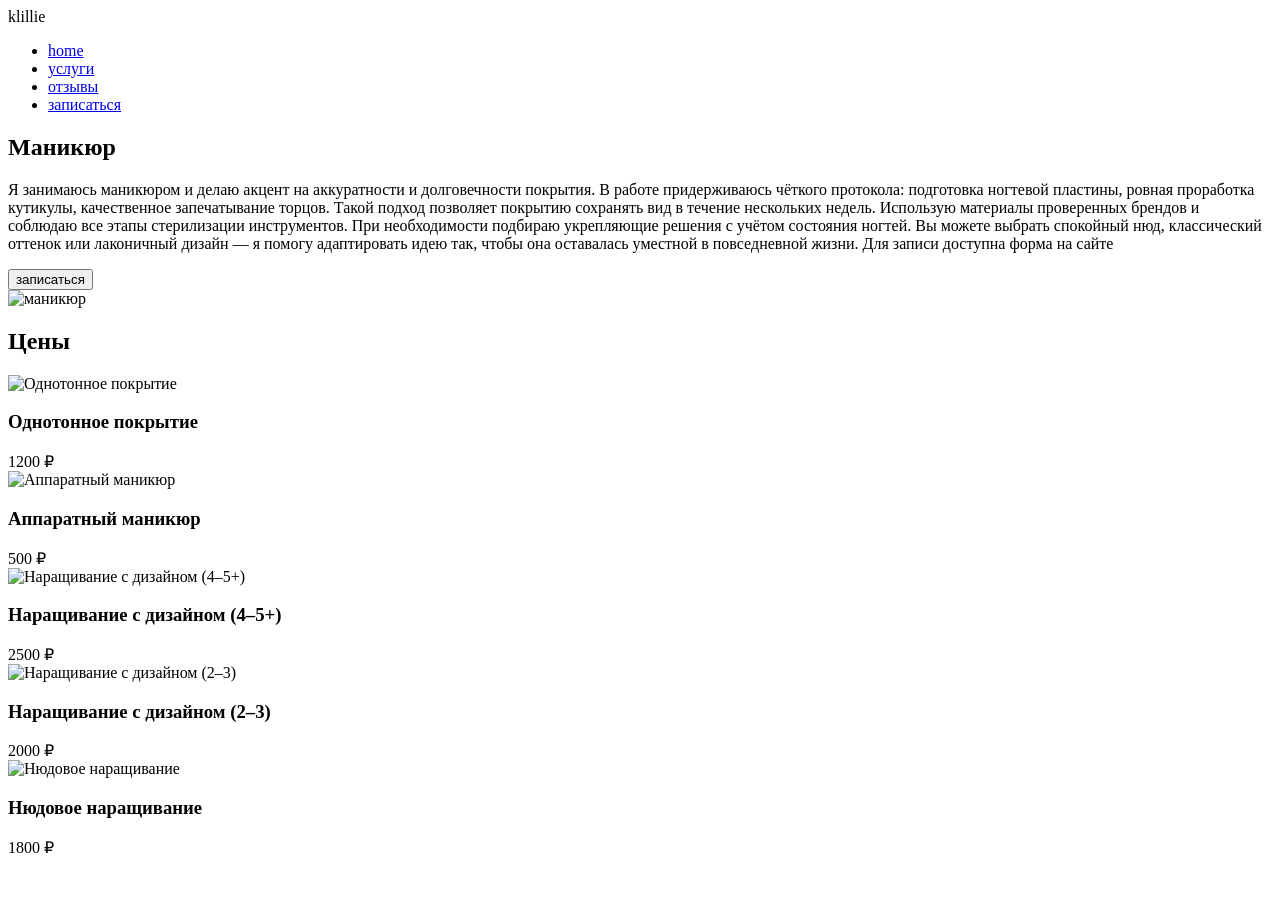
==== index.html @ 4a29d222 "Add files via upload" ====
<!DOCTYPE html>
<html lang="ru">
<head>
    <meta charset="UTF-8">
    
    <meta name="viewport" content="width=device-width, initial-scale=1.0">
    <title>klillie</title>

   
    <link rel="preconnect" href="https://fonts.googleapis.com">
    <link rel="preconnect" href="https://fonts.gstatic.com" crossorigin>
    <link href="https://fonts.googleapis.com/css2?family=Playfair+Display:ital,wght@0,400;0,700;1,400&display=swap" rel="stylesheet">

    
    <link rel="stylesheet" href="css/main.css">
</head>
<body class="page-dark-solid">
    <div class="wrapper">
        <header class="container">
            <span class="logo">klillie</span>
            <nav>
                <ul>
                    <li class="active"><a href="/">home</a></li>
                    <li><a href="#">услуги</a></li>
                    <li><a href="#">отзывы</a></li>
                    <li class="btn"><a href="contacts.html">записаться</a></li>
                </ul>
            </nav>
        </header>

        <section class="hero container">
            <div class="hero-info">
                <h2>Маникюр</h2>
                <p>Я занимаюсь маникюром и делаю акцент на аккуратности и долговечности покрытия.

В работе придерживаюсь чёткого протокола: подготовка ногтевой пластины, ровная проработка кутикулы, качественное запечатывание торцов. Такой подход позволяет покрытию сохранять вид в течение нескольких недель.

Использую материалы проверенных брендов и соблюдаю все этапы стерилизации инструментов. При необходимости подбираю укрепляющие решения с учётом состояния ногтей.

Вы можете выбрать спокойный нюд, классический оттенок или лаконичный дизайн — я помогу адаптировать идею так, чтобы она оставалась уместной в повседневной жизни.

Для записи доступна форма на сайте</p>
                <button class="btn" onclick="alert('Запись принята!')">записаться</button>
            </div>
            <img src="img/ногти.jpg" alt="маникюр">
        </section>
        <section class="prices container">
            <h2>Цены</h2>

            <div class="price-grid">
                <div class="price-card">
                    <img src="/img/однотонное покрытие.jpg" alt="Однотонное покрытие">
                    <div class="card-content">
                        <h3>Однотонное покрытие</h3>
                        <span class="price">1200 ₽</span>
                    </div>
                </div>

                <div class="price-card">
                    <img src="/img/аппаратныйц моникюр.jpg" alt="Аппаратный маникюр">
                    <div class="card-content">
                        <h3>Аппаратный маникюр</h3>
                        <span class="price">500 ₽</span>
                    </div>
                </div>

                <div class="price-card">
                    <img src="/img/наращивание длиное.jpg" alt="Наращивание с дизайном (4–5+)">
                    <div class="card-content">
                        <h3>Наращивание с дизайном (4–5+)</h3>
                        <span class="price">2500 ₽</span>
                    </div>
                </div>

                <div class="price-card">
                    <img src="/img/короткийц маникюр.jpg" alt="Наращивание с дизайном (2–3)">
                    <div class="card-content">
                        <h3>Наращивание с дизайном (2–3)</h3>
                        <span class="price">2000 ₽</span>
                    </div>
                </div>

                <div class="price-card">
                    <img src="/img/нюдовое наращивание.jpg" alt="Нюдовое наращивание">
                    <div class="card-content">
                        <h3>Нюдовое наращивание</h3>
                        <span class="price">1800 ₽</span>
                    </div>
                </div>
            </div>
        </section>

    </div>    
</body>
</html>
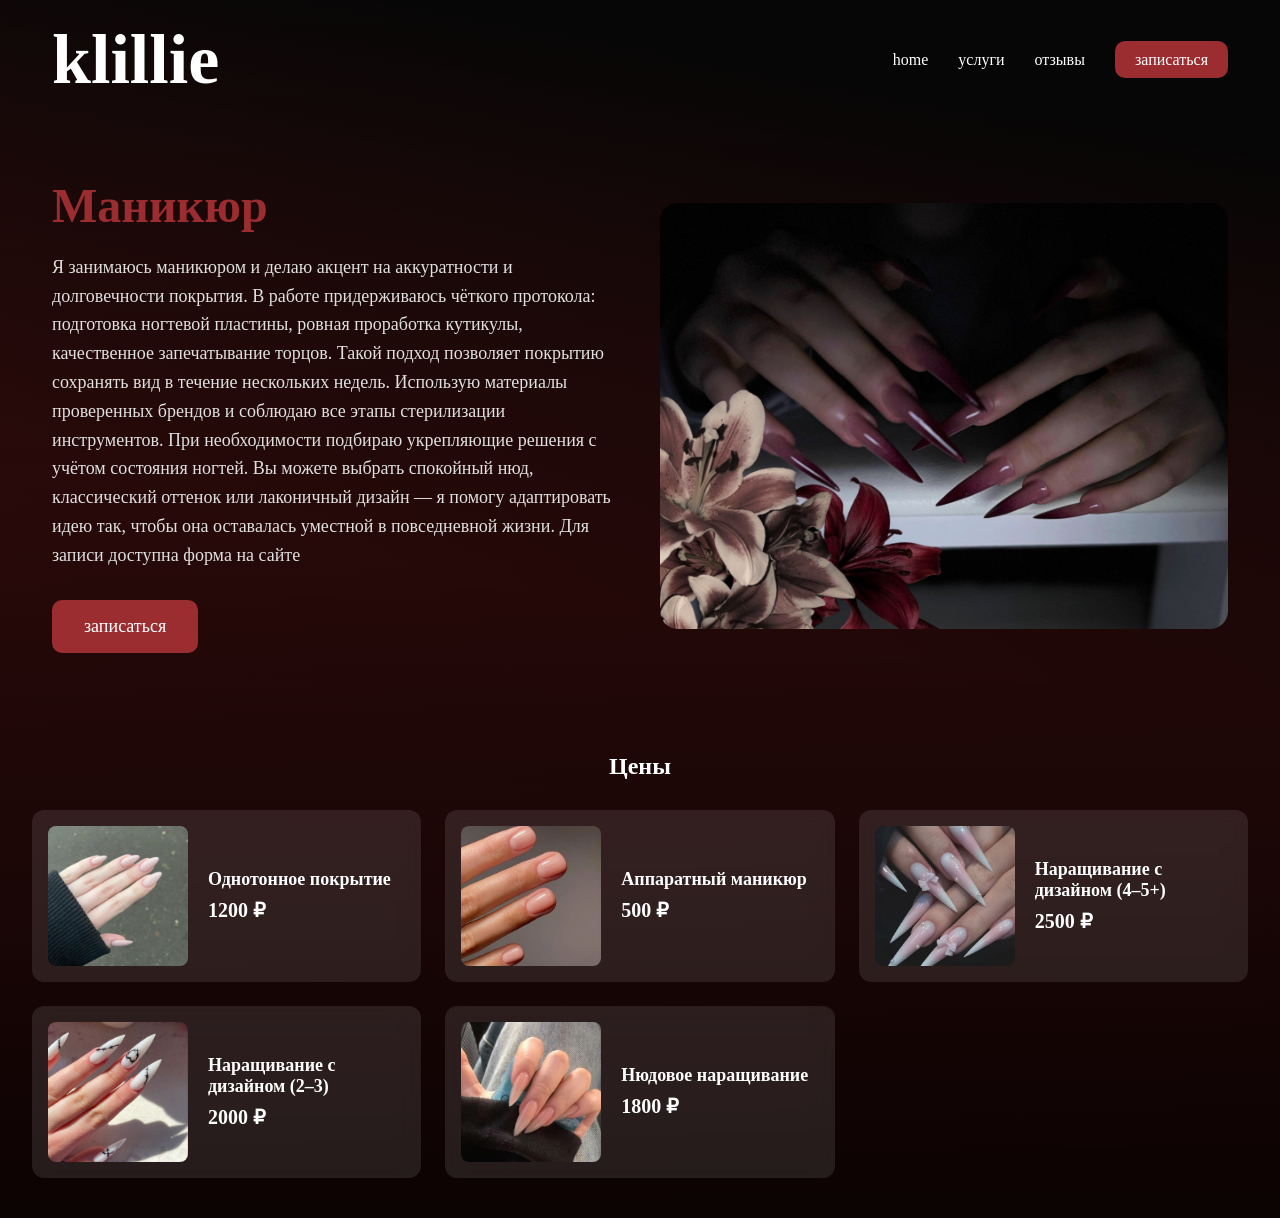
==== commit adfbb8a5: "Update index.html" ====
--- a/index.html
+++ b/index.html
@@ -20,7 +20,7 @@
             <span class="logo">klillie</span>
             <nav>
                 <ul>
-                    <li class="active"><a href="/">home</a></li>
+                    <li class="active"><a href="index.html">home</a></li>
                     <li><a href="#">услуги</a></li>
                     <li><a href="#">отзывы</a></li>
                     <li class="btn"><a href="contacts.html">записаться</a></li>
--- a/css/main.css
+++ b/css/main.css
@@ -0,0 +1,366 @@
+@import url('https://fonts.googleapis.com/css2?family=Playfair+Display:ital,wght@0,400..900;1,400..900&display=swap');
+
+* {
+    margin: 0;
+    padding: 0;
+    box-sizing: border-box;
+}
+
+body {
+    font-family: 'Playfair Display', serif;
+    color: #ffffff;
+    min-height: 100vh;
+    margin: 0;
+    padding: 0;
+}
+
+body.page-gradient-blue {
+    background: linear-gradient(
+        190deg,
+        rgba(0, 0, 0, 1) 10%,
+        rgb(31, 40, 95) 53%,
+        rgb(46, 60, 153) 100%
+    );
+    min-height: 100vh;
+    margin: 0;
+    padding: 0;
+    position: relative;
+    overflow-x: hidden;
+    color: #ffffff;
+}
+
+/* --- Декоративные элементы (только лилии) --- */
+img[class^="site-"] {
+    position: absolute;
+    z-index: 0;
+    display: block;
+    pointer-events: none; /* Клики проходят сквозь лилии */
+}
+
+.site-lily {
+    bottom: 0;
+    right: 0;
+    width: 35%;
+    height: auto;
+}
+
+.header-area {
+    position: relative;
+    z-index: 1; /* Шапка всегда выше лилий */
+}
+
+/* Вторая лилия: слева под лого */
+.site-lily-2 {
+    top: 95px;      /* Если перекрывает лого — ставь 100px, 110px */
+    left: 30px;     /* Слева, но не за экраном */
+    width: 28%;
+    height: auto;
+    transform: rotate(180deg);
+    transform-origin: center center;
+}
+
+/* --- Шапка, лого, меню, кнопка (все твои стили без изменений) --- */
+header {
+    display: flex;
+    justify-content: space-between;
+    align-items: center;
+    flex-wrap: wrap;
+}
+
+.logo {
+    font-size: 70px;
+    font-weight: 800;
+}
+
+nav {
+    width: auto;
+}
+
+nav ul {
+    list-style: none;
+    display: flex;
+    gap: 30px;
+    align-items: center;
+}
+
+nav ul li a {
+    color: #ffffff;
+    padding: 8px 0; 
+}
+
+nav ul li:not(.active):not(.btn) a:hover {
+    border-bottom: 2px solid #9b2d30;
+}
+
+/* Кнопка в меню — твой стиль с анимацией */
+nav ul li.btn a {
+    background: #9b2d30;
+    padding: 10px 20px;
+    border-radius: 10px;
+    transition: all 500ms ease;
+    text-decoration: none;
+}
+
+nav ul li.btn a:hover {
+    background: #ff6b70;
+}
+
+a {
+    text-decoration: none;
+    color: inherit;
+}
+
+img:not([class^="site-"]) {
+    max-width: 100%;
+    height: auto;
+    display: block;
+    border-radius: 20px;
+}
+
+.wrapper {
+    width: 100%;
+}
+
+.container {
+    max-width: 2000px;
+    width: 95%;
+    margin: 0 auto; 
+    padding: 20px;
+}
+
+/* --- Hero, контакты, цены --- */
+.hero {
+    padding-top: 60px;
+    padding-bottom: 60px;
+    position: relative;
+    display: grid;
+    grid-template-columns: 1fr 1fr;
+    gap: 40px;
+    align-items: center;
+}
+
+.hero-info h2 {
+    color: #9b2d30; 
+    font-size: 48px;
+    font-weight: 700;
+    line-height: 1.1;
+    margin-bottom: 20px;
+}
+
+.hero-info p {
+    color: #e0e0e0;
+    font-size: 18px;
+    line-height: 1.6;
+    margin-bottom: 30px;
+}
+
+/* Кнопка «Записаться» в hero — твой стиль */
+.hero-info .btn {
+    background: #9b2d30; 
+    color: #ffffff;
+    border-radius: 10px;
+    padding: 16px 32px;
+    transition: all 500ms ease;
+    font-size: 18px;
+    border: 0;
+    cursor: pointer;
+    font-family: inherit;
+}
+
+.hero-info .btn:hover {
+    background: #ff6b70;
+}
+
+.hero img {
+    width: 100%;
+    height: auto;
+    border-radius: 18px;
+    object-fit: cover;
+    display: block;
+}
+
+.prices {
+    padding: 40px 0;
+}
+
+.prices h2 {
+    text-align: center;
+    margin-bottom: 30px;
+    color: #ffffff;
+}
+
+.price-grid {
+    display: grid;
+    grid-template-columns: repeat(auto-fit, minmax(360px, 1fr));
+    gap: 24px;
+}
+
+.price-card {
+    background: rgba(255, 255, 255, 0.1);
+    border-radius: 12px;
+    padding: 16px;
+    backdrop-filter: blur(10px);
+    display: flex;
+    align-items: center;
+    gap: 20px;
+}
+
+.card-content {
+    flex: 1;
+    text-align: left;
+}
+
+.card-content h3 {
+    font-size: 18px;
+    margin: 0 0 8px 0;
+    color: #ffffff;
+}
+
+.card-content .price {
+    font-weight: 700;
+    font-size: 20px;
+    color: #ffffff;
+}
+
+.price-card img {
+    width: 140px;
+    height: 140px;
+    object-fit: cover;
+    border-radius: 8px;
+    flex-shrink: 0;
+}
+
+.hero-contacts h1 {
+    text-align: center;
+    margin-top: 240px;
+    margin-bottom: 30px;
+    font-size: 100px;
+}
+
+.hero-contacts p {
+    text-align: center;
+    margin-top: 50px;
+    margin-bottom: 30px;
+    font-size: 50px;
+}
+
+/* --- Адаптив --- */
+@media (max-width: 768px) {
+    .container {
+        width: 100%;
+        padding: 15px;
+    }
+
+    header {
+        flex-direction: column;
+        align-items: center;
+        text-align: center;
+    }
+
+    nav {
+        margin-top: 15px;
+        width: 100%;
+    }
+
+    nav ul {
+        justify-content: center;
+        gap: 15px;
+    }
+
+    .logo {
+        font-size: 50px !important;
+    }
+
+    .hero {
+        grid-template-columns: 1fr;
+        gap: 20px;
+        padding-top: 40px;
+        padding-bottom: 40px;
+    }
+
+    .hero-info h2 {
+        font-size: 32px !important;
+    }
+
+    .hero img {
+        order: -1; 
+    }
+
+    .price-grid {
+        grid-template-columns: 1fr;
+    }
+
+    .price-card {
+        flex-direction: column;
+        align-items: center;
+        text-align: center;
+    }
+
+    .card-content {
+        text-align: center;
+        margin-bottom: 15px;
+        width: 100%;
+    }
+
+    .price-card img {
+        width: 100%;
+        max-width: 200px;
+        height: 200px;
+    }
+
+    .site-lily-2 {
+        display: none;
+    }
+
+    .site-lily {
+        width: 50%;
+    }
+
+    .hero-contacts h1 {
+        font-size: 60px;
+        margin-top: 120px;
+    }
+
+    .hero-contacts p {
+        font-size: 32px;
+    }
+}
+
+body.page-dark-solid {
+    background: 
+        linear-gradient(to top, rgba(0, 0, 0, 0.9), rgba(0, 0, 0, 0.4)),
+        linear-gradient(
+            190deg,
+            rgba(10, 10, 10, 1) 10%,
+            rgb(102, 23, 23) 50%,
+            rgb(121, 26, 26) 100%
+        );
+}
+
+.hero-contacts {
+    text-align: center;
+}
+
+.hero-title {
+    font-size: 56px;
+    line-height: 1.1;
+    margin-bottom: 20px;
+}
+
+.hero-tg {
+    color: hsl(0, 0%, 100%);
+    font-weight: bold;
+    margin-bottom: 30px;
+    font-size: 24px;
+}
+
+/* Блок с правилами: ограничиваем ширину, чтобы строки были короткими */
+.hero-rules {
+    max-width: 900px;       /* примерно 6–8 слов в строке при таком шрифте */
+    margin: 0 auto;         /* центрируем сам блок */
+}
+
+.hero-rules p {
+    margin: 0 0 12px 0;    /* отступы между строками */
+    line-height: 1.5;      /* читаемый межстрочный интервал */
+}
